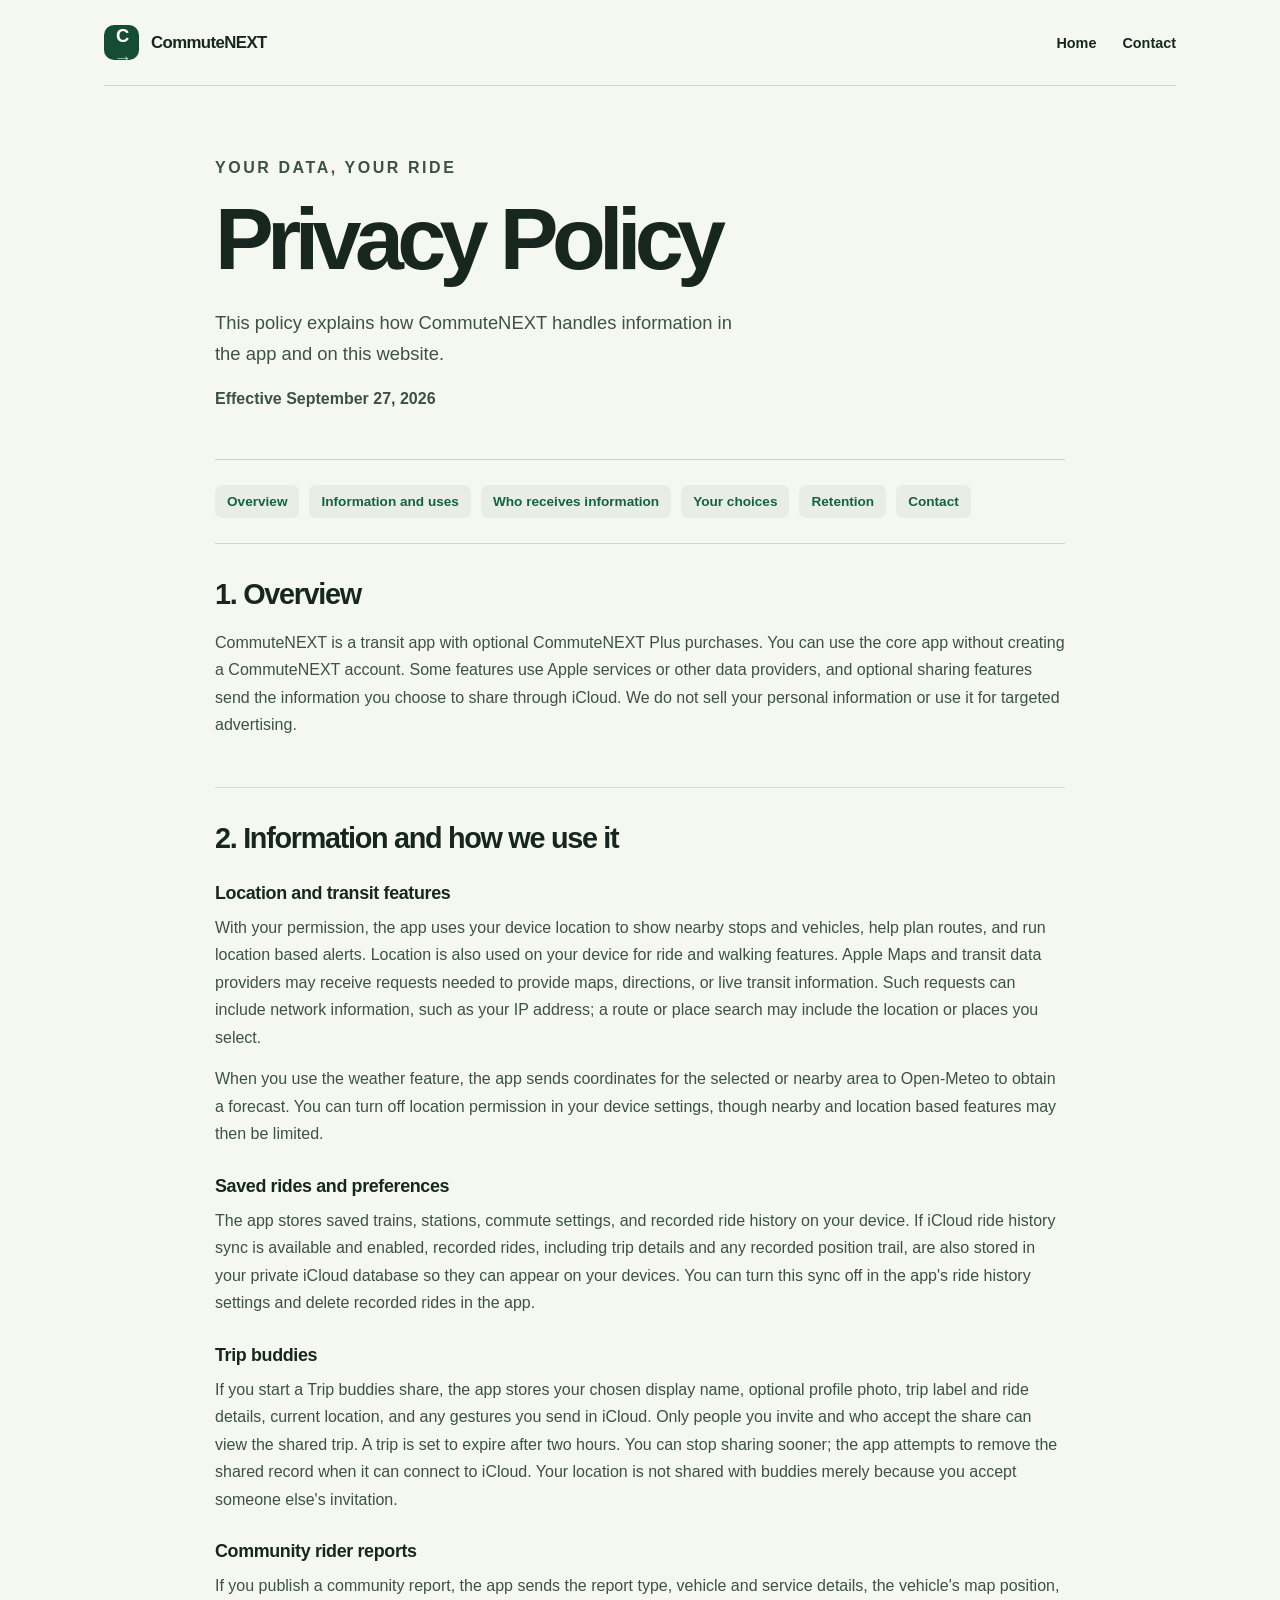
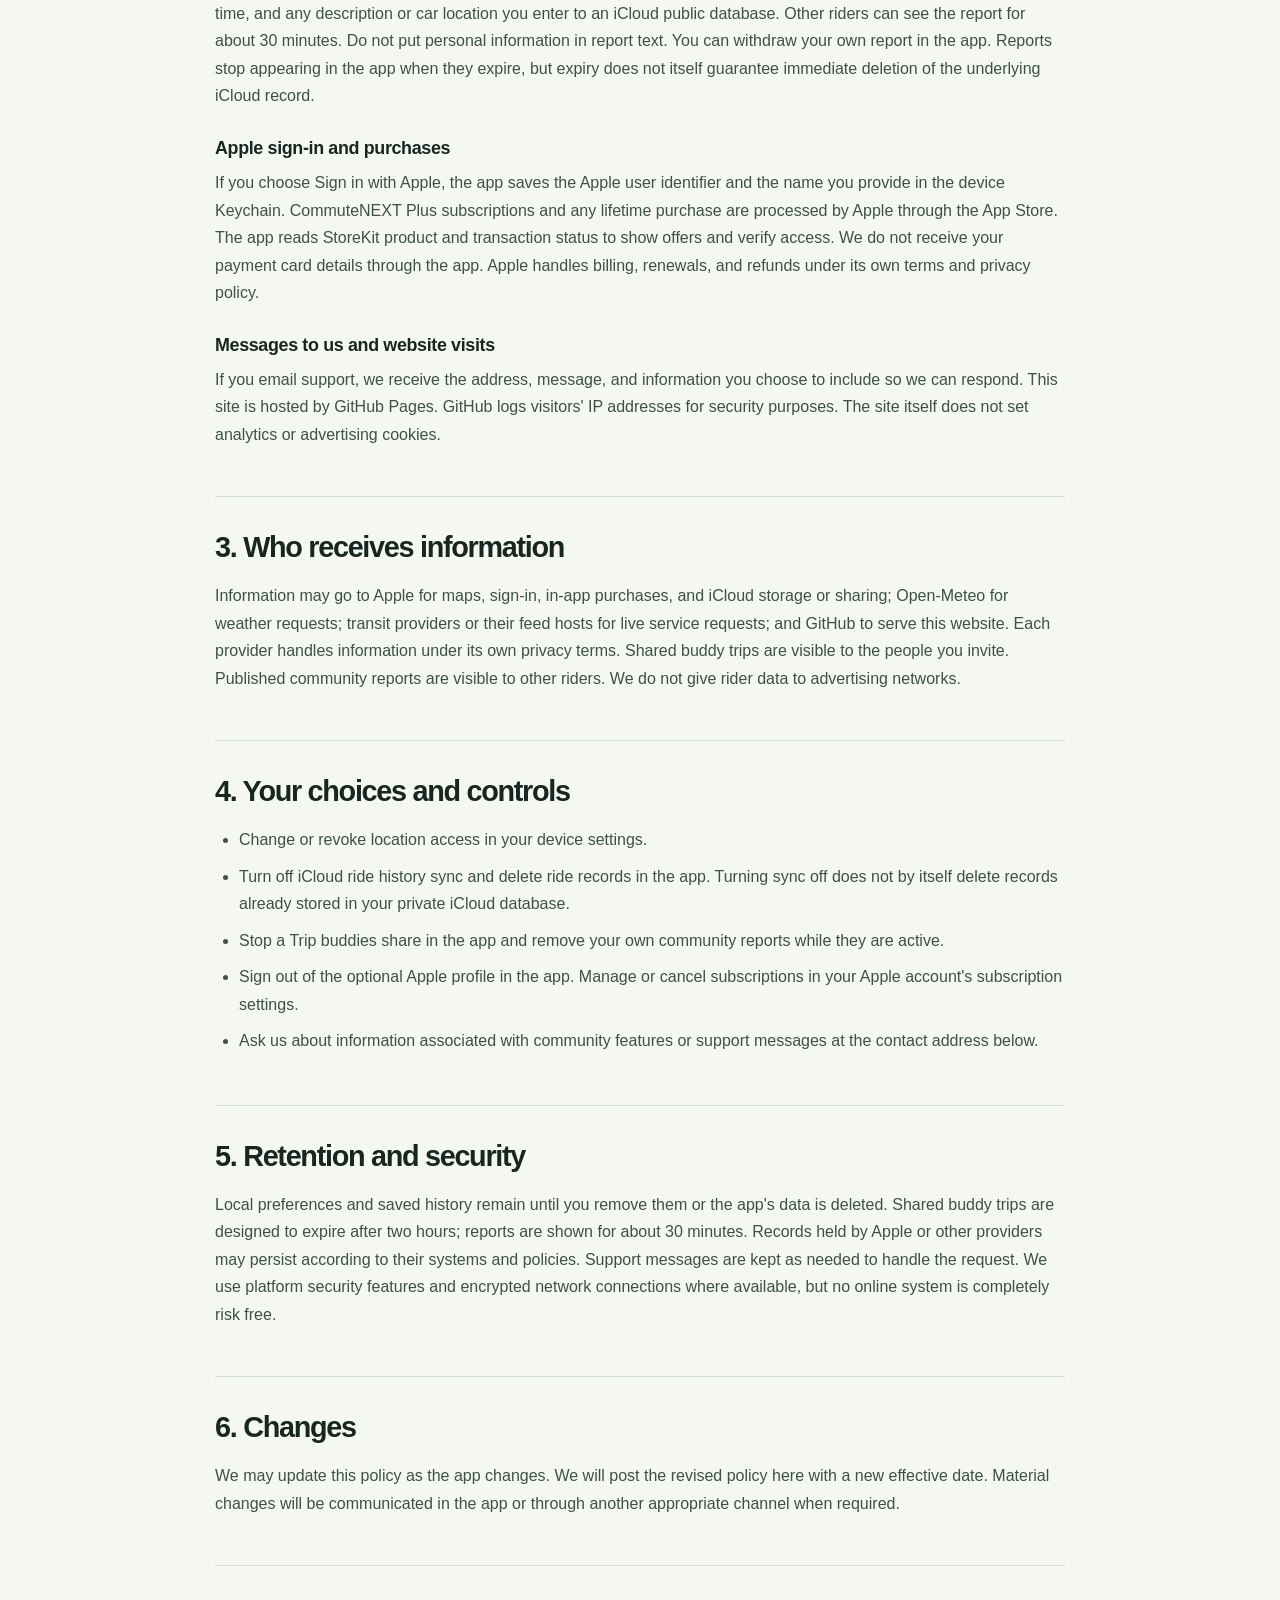
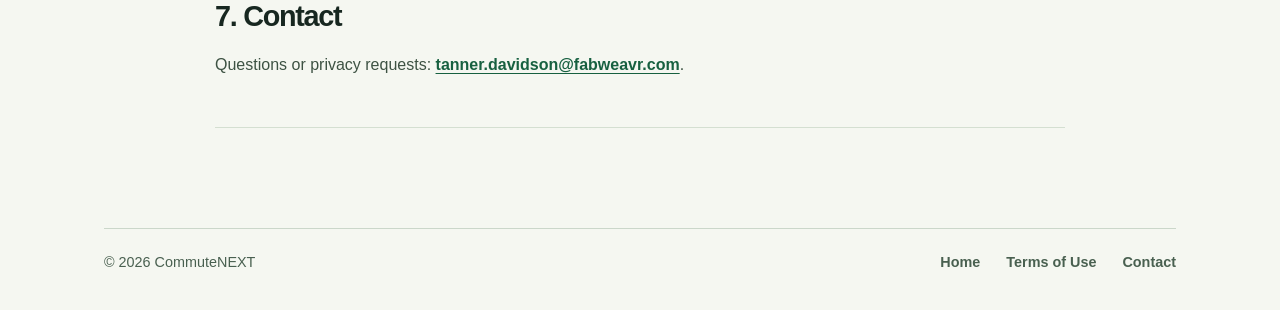
==== privacy/index.html @ d7183db9 "Publish CommuteNEXT website and privacy policy" ====
<!doctype html>
<html lang="en">
<head>
  <meta charset="utf-8">
  <meta name="viewport" content="width=device-width, initial-scale=1">
  <meta name="color-scheme" content="light dark">
  <meta name="description" content="How CommuteNEXT handles location, ride history, community reports, iCloud sharing, and purchases.">
  <title>Privacy Policy — CommuteNEXT</title>
  <link rel="stylesheet" href="../styles.css">
</head>
<body>
  <div class="site-shell">
    <header class="site-header">
      <a class="brand" href="../" aria-label="CommuteNEXT home"><span class="brand-mark" aria-hidden="true">C<span>→</span></span><span>CommuteNEXT</span></a>
      <nav aria-label="Main navigation"><a href="../">Home</a><a href="mailto:tanner.davidson@fabweavr.com?subject=CommuteNEXT%20Privacy">Contact</a></nav>
    </header>
    <main class="policy">
      <div class="policy-head"><p class="eyebrow">Your data, your ride</p><h1>Privacy Policy</h1><p class="lead">This policy explains how CommuteNEXT handles information in the app and on this website.</p><p class="date">Effective September 27, 2026</p></div>
      <nav class="policy-nav" aria-label="On this page"><a href="#overview">Overview</a><a href="#information">Information and uses</a><a href="#sharing">Who receives information</a><a href="#choices">Your choices</a><a href="#retention">Retention</a><a href="#contact">Contact</a></nav>
      <article>
        <section id="overview"><h2>1. Overview</h2><p>CommuteNEXT is a transit app with optional CommuteNEXT Plus purchases. You can use the core app without creating a CommuteNEXT account. Some features use Apple services or other data providers, and optional sharing features send the information you choose to share through iCloud. We do not sell your personal information or use it for targeted advertising.</p></section>
        <section id="information"><h2>2. Information and how we use it</h2>
          <h3>Location and transit features</h3><p>With your permission, the app uses your device location to show nearby stops and vehicles, help plan routes, and run location based alerts. Location is also used on your device for ride and walking features. Apple Maps and transit data providers may receive requests needed to provide maps, directions, or live transit information. Such requests can include network information, such as your IP address; a route or place search may include the location or places you select.</p><p>When you use the weather feature, the app sends coordinates for the selected or nearby area to Open-Meteo to obtain a forecast. You can turn off location permission in your device settings, though nearby and location based features may then be limited.</p>
          <h3>Saved rides and preferences</h3><p>The app stores saved trains, stations, commute settings, and recorded ride history on your device. If iCloud ride history sync is available and enabled, recorded rides, including trip details and any recorded position trail, are also stored in your private iCloud database so they can appear on your devices. You can turn this sync off in the app's ride history settings and delete recorded rides in the app.</p>
          <h3>Trip buddies</h3><p>If you start a Trip buddies share, the app stores your chosen display name, optional profile photo, trip label and ride details, current location, and any gestures you send in iCloud. Only people you invite and who accept the share can view the shared trip. A trip is set to expire after two hours. You can stop sharing sooner; the app attempts to remove the shared record when it can connect to iCloud. Your location is not shared with buddies merely because you accept someone else's invitation.</p>
          <h3>Community rider reports</h3><p>If you publish a community report, the app sends the report type, vehicle and service details, the vehicle's map position, time, and any description or car location you enter to an iCloud public database. Other riders can see the report for about 30 minutes. Do not put personal information in report text. You can withdraw your own report in the app. Reports stop appearing in the app when they expire, but expiry does not itself guarantee immediate deletion of the underlying iCloud record.</p>
          <h3>Apple sign-in and purchases</h3><p>If you choose Sign in with Apple, the app saves the Apple user identifier and the name you provide in the device Keychain. CommuteNEXT Plus subscriptions and any lifetime purchase are processed by Apple through the App Store. The app reads StoreKit product and transaction status to show offers and verify access. We do not receive your payment card details through the app. Apple handles billing, renewals, and refunds under its own terms and privacy policy.</p>
          <h3>Messages to us and website visits</h3><p>If you email support, we receive the address, message, and information you choose to include so we can respond. This site is hosted by GitHub Pages. GitHub logs visitors' IP addresses for security purposes. The site itself does not set analytics or advertising cookies.</p>
        </section>
        <section id="sharing"><h2>3. Who receives information</h2><p>Information may go to Apple for maps, sign-in, in-app purchases, and iCloud storage or sharing; Open-Meteo for weather requests; transit providers or their feed hosts for live service requests; and GitHub to serve this website. Each provider handles information under its own privacy terms. Shared buddy trips are visible to the people you invite. Published community reports are visible to other riders. We do not give rider data to advertising networks.</p></section>
        <section id="choices"><h2>4. Your choices and controls</h2><ul><li>Change or revoke location access in your device settings.</li><li>Turn off iCloud ride history sync and delete ride records in the app. Turning sync off does not by itself delete records already stored in your private iCloud database.</li><li>Stop a Trip buddies share in the app and remove your own community reports while they are active.</li><li>Sign out of the optional Apple profile in the app. Manage or cancel subscriptions in your Apple account's subscription settings.</li><li>Ask us about information associated with community features or support messages at the contact address below.</li></ul></section>
        <section id="retention"><h2>5. Retention and security</h2><p>Local preferences and saved history remain until you remove them or the app's data is deleted. Shared buddy trips are designed to expire after two hours; reports are shown for about 30 minutes. Records held by Apple or other providers may persist according to their systems and policies. Support messages are kept as needed to handle the request. We use platform security features and encrypted network connections where available, but no online system is completely risk free.</p></section>
        <section><h2>6. Changes</h2><p>We may update this policy as the app changes. We will post the revised policy here with a new effective date. Material changes will be communicated in the app or through another appropriate channel when required.</p></section>
        <section id="contact"><h2>7. Contact</h2><p>Questions or privacy requests: <a href="mailto:tanner.davidson@fabweavr.com?subject=CommuteNEXT%20Privacy">tanner.davidson@fabweavr.com</a>.</p></section>
      </article>
    </main>
    <footer><span>© 2026 CommuteNEXT</span><span><a href="../">Home</a><a href="https://www.apple.com/legal/internet-services/itunes/dev/stdeula/">Terms of Use</a><a href="mailto:tanner.davidson@fabweavr.com?subject=CommuteNEXT%20Privacy">Contact</a></span></footer>
  </div>
</body>
</html>
---- styles.css ----
:root{font-family:-apple-system,BlinkMacSystemFont,"Segoe UI",sans-serif;color:#172720;background:#f5f7f1;font-synthesis:none}*{box-sizing:border-box}html{scroll-behavior:smooth}body{margin:0}a{color:inherit;text-underline-offset:3px}a:focus-visible{outline:3px solid #53a86f;outline-offset:4px}.site-shell{max-width:1200px;margin:auto;padding:0 5vw}.site-header{display:flex;align-items:center;justify-content:space-between;gap:24px;padding:25px 0;border-bottom:1px solid #cbd7ca}.brand{display:inline-flex;align-items:center;gap:12px;text-decoration:none;font-size:1.05rem;font-weight:750;letter-spacing:-.035em}.brand-mark{display:grid;place-items:center;width:35px;height:35px;border-radius:10px;background:#174c34;color:white;font-size:1.15rem;letter-spacing:-.12em}.brand-mark span{color:#a5e2a0}.site-header nav,footer span:last-child{display:flex;gap:26px;flex-wrap:wrap}.site-header nav a,footer a{text-decoration:none;font-size:.9rem;font-weight:600}.site-header nav a:hover,footer a:hover,.text-link:hover{text-decoration:underline}.hero{min-height:610px;display:flex;flex-direction:column;justify-content:center;padding:90px 0 100px;position:relative;overflow:hidden}.hero:after{content:"";position:absolute;right:-13%;top:15%;width:53%;aspect-ratio:1;border:1px solid #bbd3be;border-radius:50%;box-shadow:0 0 0 55px #e9f0e7,0 0 0 56px #bbd3be,0 0 0 112px #f0f4ed,0 0 0 113px #d7e5d5;pointer-events:none}.eyebrow{margin:0 0 22px;color:#33784d;text-transform:uppercase;letter-spacing:.16em;font-size:.75rem;font-weight:800}.hero h1,.policy h1{margin:0;font-size:clamp(3.7rem,9vw,7.8rem);line-height:.98;letter-spacing:-.075em;max-width:780px;position:relative;z-index:1}.hero h1 em{font-style:normal;color:#39945b}.lead{max-width:520px;font-size:clamp(1.08rem,2vw,1.35rem);line-height:1.55;color:#496050;position:relative;z-index:1}.hero-actions{display:flex;align-items:center;gap:28px;flex-wrap:wrap;margin-top:30px;position:relative;z-index:1}.button{display:inline-flex;justify-content:space-between;align-items:center;gap:24px;background:#184d35;color:#fff;padding:16px 20px;border-radius:10px;text-decoration:none;font-weight:700;min-height:54px}.button:hover{background:#267046}.text-link{font-weight:700;text-decoration:none}.features{display:grid;grid-template-columns:repeat(3,1fr);border-top:1px solid #cbd7ca;border-bottom:1px solid #cbd7ca}.features>div{padding:35px 30px 48px 0}.features>div+div{border-left:1px solid #cbd7ca;padding-left:30px}.feature-number{font-size:.8rem;font-weight:800;color:#6d9d79}.features h2{font-size:1.35rem;letter-spacing:-.04em;margin:22px 0 10px}.features p,.privacy-callout p{line-height:1.6;color:#4d6252;margin:0}.privacy-callout{display:flex;align-items:end;justify-content:space-between;gap:30px;background:#174c34;color:#fff;border-radius:18px;margin:80px 0;padding:45px}.privacy-callout .eyebrow{color:#a8daa7}.privacy-callout h2{font-size:clamp(2rem,4vw,3.4rem);line-height:1.06;letter-spacing:-.055em;margin:0 0 18px;max-width:500px}.privacy-callout p{color:#d4e8d5;max-width:520px}.button-light{background:#e9f7e7;color:#164b32;white-space:nowrap}.button-light:hover{background:#fff}footer{display:flex;justify-content:space-between;gap:20px;padding:25px 0 40px;border-top:1px solid #cbd7ca;color:#496050;font-size:.9rem}.policy{max-width:850px;margin:0 auto;padding:68px 0 100px}.policy-head{padding-bottom:32px}.policy h1{font-size:clamp(3.1rem,7vw,5.5rem)}.policy .lead{font-size:1.15rem;margin:25px 0 15px}.date{font-size:.9rem;font-weight:700;color:#5d715f}.policy-nav{display:flex;flex-wrap:wrap;gap:10px;padding:25px 0;border-top:1px solid #cbd7ca;border-bottom:1px solid #cbd7ca}.policy-nav a{font-size:.85rem;text-decoration:none;padding:9px 12px;border-radius:7px;background:#e8eee5;color:#28553a;font-weight:700}.policy-nav a:hover{background:#dce9d9}.policy article section{padding:34px 0;border-bottom:1px solid #d4dfd1;scroll-margin-top:20px}.policy h2{font-size:1.8rem;letter-spacing:-.045em;margin:0 0 18px}.policy h3{font-size:1.12rem;letter-spacing:-.02em;margin:28px 0 10px}.policy p,.policy li{font-size:1rem;line-height:1.72;color:#3d5243}.policy p{margin:0 0 14px}.policy li{margin-bottom:9px}.policy ul{padding-left:24px}.policy a{color:#176040;font-weight:650}@media(max-width:720px){.site-header{align-items:flex-start}.site-header nav{gap:14px;justify-content:flex-end}.hero{min-height:550px;padding:75px 0}.hero:after{right:-60%;top:5%;width:85%;opacity:.6}.features{grid-template-columns:1fr}.features>div,.features>div+div{padding:24px 0;border-left:0}.features>div+div{border-top:1px solid #cbd7ca}.privacy-callout{display:block;padding:30px;margin:55px 0}.privacy-callout .button{margin-top:25px}.policy{padding:50px 0 70px}footer{display:block}footer span:last-child{margin-top:20px}}
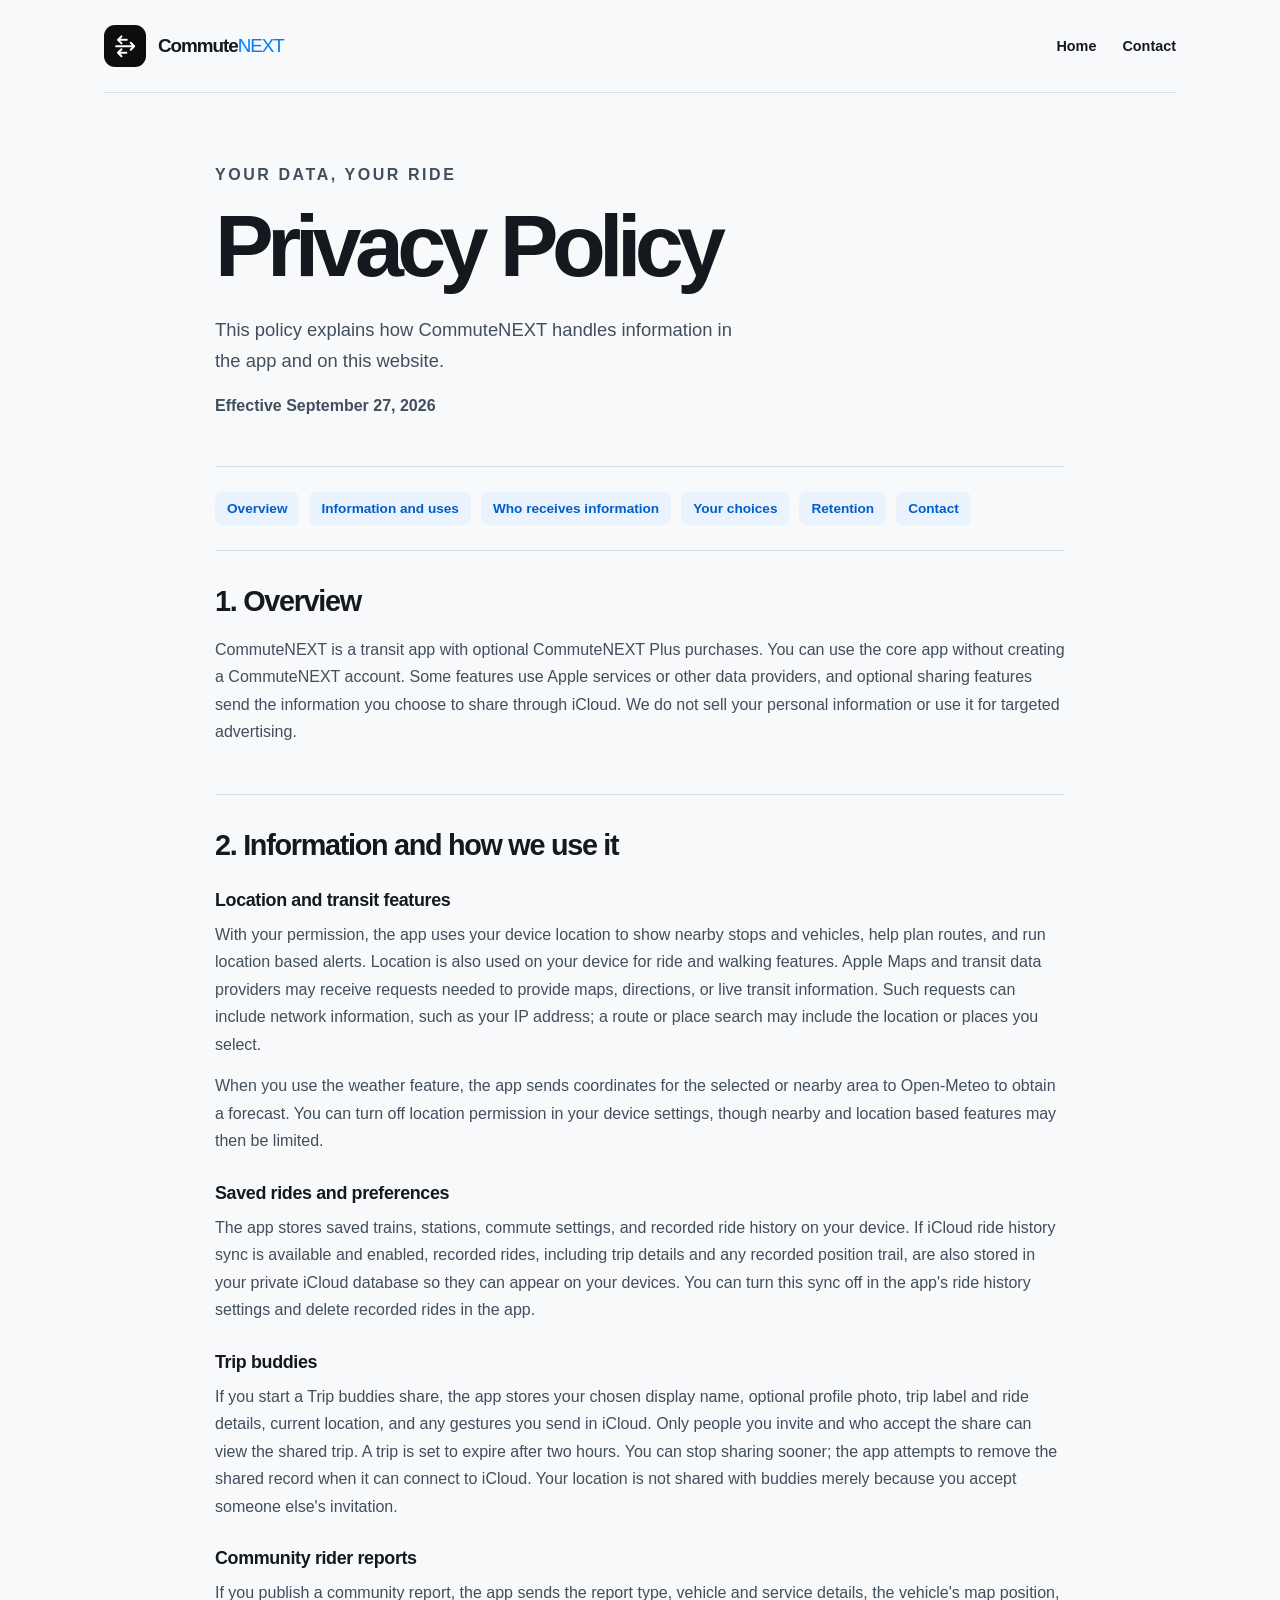
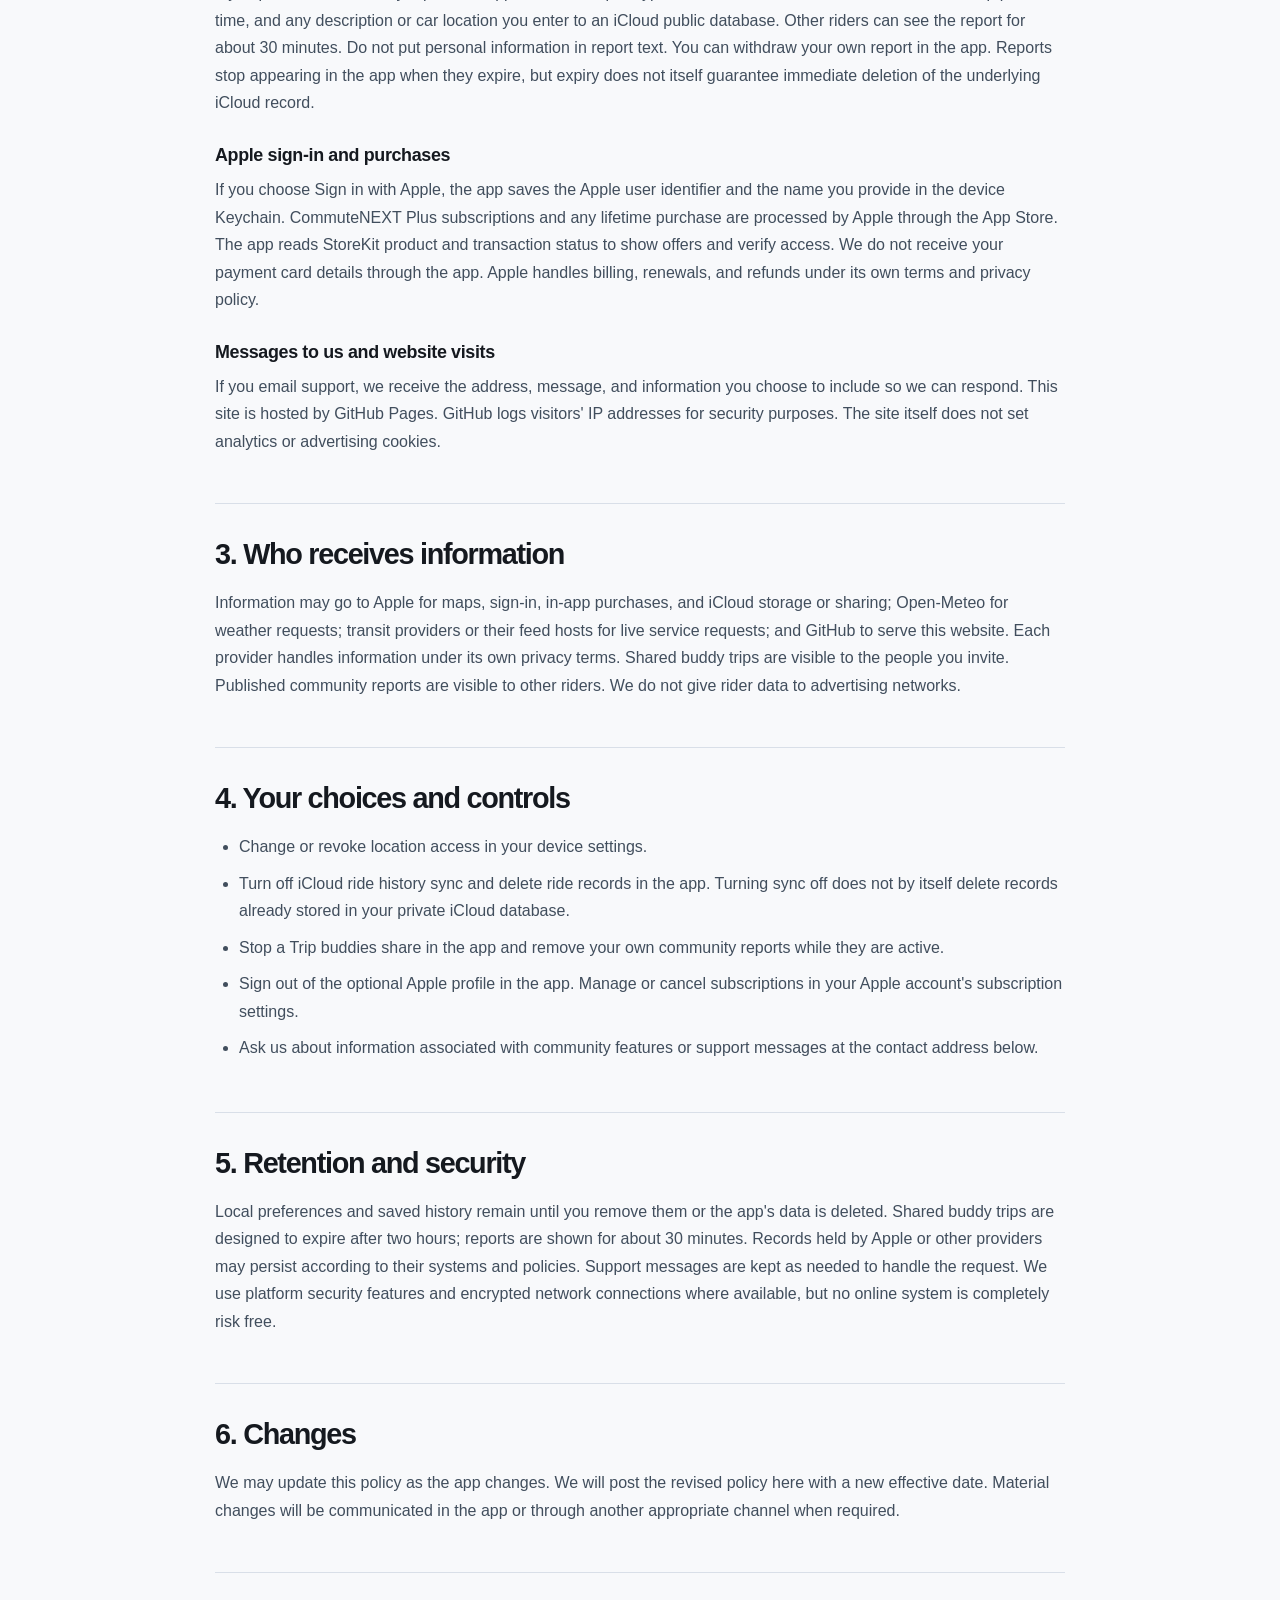
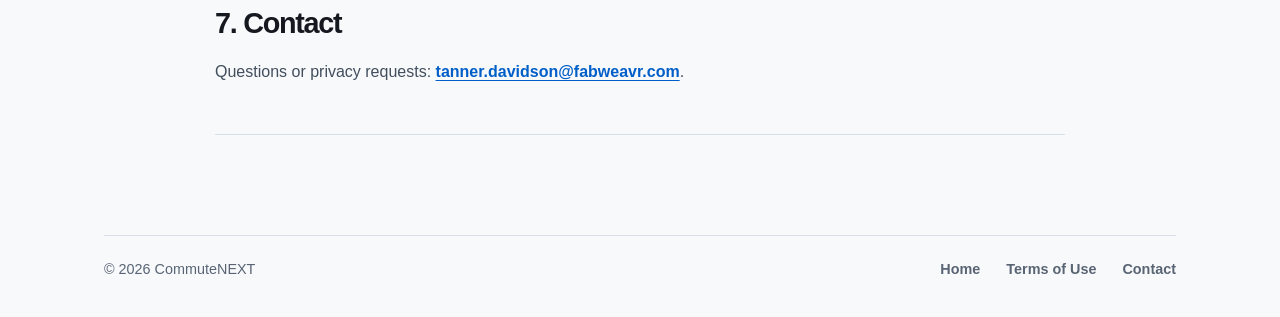
==== commit 049063bf: "Use CommuteNEXT app branding on website" ====
--- a/privacy/index.html
+++ b/privacy/index.html
@@ -6,12 +6,13 @@
   <meta name="color-scheme" content="light dark">
   <meta name="description" content="How CommuteNEXT handles location, ride history, community reports, iCloud sharing, and purchases.">
   <title>Privacy Policy — CommuteNEXT</title>
+  <link rel="icon" type="image/svg+xml" href="../favicon.svg">
   <link rel="stylesheet" href="../styles.css">
 </head>
 <body>
   <div class="site-shell">
     <header class="site-header">
-      <a class="brand" href="../" aria-label="CommuteNEXT home"><span class="brand-mark" aria-hidden="true">C<span>→</span></span><span>CommuteNEXT</span></a>
+      <a class="brand" href="../" aria-label="CommuteNEXT home"><span class="brand-mark" aria-hidden="true"><img src="../assets/commutenext-arrows.svg" alt=""></span><span class="brand-name">Commute<span>NEXT</span></span></a>
       <nav aria-label="Main navigation"><a href="../">Home</a><a href="mailto:tanner.davidson@fabweavr.com?subject=CommuteNEXT%20Privacy">Contact</a></nav>
     </header>
     <main class="policy">
--- a/styles.css
+++ b/styles.css
@@ -1 +1,112 @@
-:root{font-family:-apple-system,BlinkMacSystemFont,"Segoe UI",sans-serif;color:#172720;background:#f5f7f1;font-synthesis:none}*{box-sizing:border-box}html{scroll-behavior:smooth}body{margin:0}a{color:inherit;text-underline-offset:3px}a:focus-visible{outline:3px solid #53a86f;outline-offset:4px}.site-shell{max-width:1200px;margin:auto;padding:0 5vw}.site-header{display:flex;align-items:center;justify-content:space-between;gap:24px;padding:25px 0;border-bottom:1px solid #cbd7ca}.brand{display:inline-flex;align-items:center;gap:12px;text-decoration:none;font-size:1.05rem;font-weight:750;letter-spacing:-.035em}.brand-mark{display:grid;place-items:center;width:35px;height:35px;border-radius:10px;background:#174c34;color:white;font-size:1.15rem;letter-spacing:-.12em}.brand-mark span{color:#a5e2a0}.site-header nav,footer span:last-child{display:flex;gap:26px;flex-wrap:wrap}.site-header nav a,footer a{text-decoration:none;font-size:.9rem;font-weight:600}.site-header nav a:hover,footer a:hover,.text-link:hover{text-decoration:underline}.hero{min-height:610px;display:flex;flex-direction:column;justify-content:center;padding:90px 0 100px;position:relative;overflow:hidden}.hero:after{content:"";position:absolute;right:-13%;top:15%;width:53%;aspect-ratio:1;border:1px solid #bbd3be;border-radius:50%;box-shadow:0 0 0 55px #e9f0e7,0 0 0 56px #bbd3be,0 0 0 112px #f0f4ed,0 0 0 113px #d7e5d5;pointer-events:none}.eyebrow{margin:0 0 22px;color:#33784d;text-transform:uppercase;letter-spacing:.16em;font-size:.75rem;font-weight:800}.hero h1,.policy h1{margin:0;font-size:clamp(3.7rem,9vw,7.8rem);line-height:.98;letter-spacing:-.075em;max-width:780px;position:relative;z-index:1}.hero h1 em{font-style:normal;color:#39945b}.lead{max-width:520px;font-size:clamp(1.08rem,2vw,1.35rem);line-height:1.55;color:#496050;position:relative;z-index:1}.hero-actions{display:flex;align-items:center;gap:28px;flex-wrap:wrap;margin-top:30px;position:relative;z-index:1}.button{display:inline-flex;justify-content:space-between;align-items:center;gap:24px;background:#184d35;color:#fff;padding:16px 20px;border-radius:10px;text-decoration:none;font-weight:700;min-height:54px}.button:hover{background:#267046}.text-link{font-weight:700;text-decoration:none}.features{display:grid;grid-template-columns:repeat(3,1fr);border-top:1px solid #cbd7ca;border-bottom:1px solid #cbd7ca}.features>div{padding:35px 30px 48px 0}.features>div+div{border-left:1px solid #cbd7ca;padding-left:30px}.feature-number{font-size:.8rem;font-weight:800;color:#6d9d79}.features h2{font-size:1.35rem;letter-spacing:-.04em;margin:22px 0 10px}.features p,.privacy-callout p{line-height:1.6;color:#4d6252;margin:0}.privacy-callout{display:flex;align-items:end;justify-content:space-between;gap:30px;background:#174c34;color:#fff;border-radius:18px;margin:80px 0;padding:45px}.privacy-callout .eyebrow{color:#a8daa7}.privacy-callout h2{font-size:clamp(2rem,4vw,3.4rem);line-height:1.06;letter-spacing:-.055em;margin:0 0 18px;max-width:500px}.privacy-callout p{color:#d4e8d5;max-width:520px}.button-light{background:#e9f7e7;color:#164b32;white-space:nowrap}.button-light:hover{background:#fff}footer{display:flex;justify-content:space-between;gap:20px;padding:25px 0 40px;border-top:1px solid #cbd7ca;color:#496050;font-size:.9rem}.policy{max-width:850px;margin:0 auto;padding:68px 0 100px}.policy-head{padding-bottom:32px}.policy h1{font-size:clamp(3.1rem,7vw,5.5rem)}.policy .lead{font-size:1.15rem;margin:25px 0 15px}.date{font-size:.9rem;font-weight:700;color:#5d715f}.policy-nav{display:flex;flex-wrap:wrap;gap:10px;padding:25px 0;border-top:1px solid #cbd7ca;border-bottom:1px solid #cbd7ca}.policy-nav a{font-size:.85rem;text-decoration:none;padding:9px 12px;border-radius:7px;background:#e8eee5;color:#28553a;font-weight:700}.policy-nav a:hover{background:#dce9d9}.policy article section{padding:34px 0;border-bottom:1px solid #d4dfd1;scroll-margin-top:20px}.policy h2{font-size:1.8rem;letter-spacing:-.045em;margin:0 0 18px}.policy h3{font-size:1.12rem;letter-spacing:-.02em;margin:28px 0 10px}.policy p,.policy li{font-size:1rem;line-height:1.72;color:#3d5243}.policy p{margin:0 0 14px}.policy li{margin-bottom:9px}.policy ul{padding-left:24px}.policy a{color:#176040;font-weight:650}@media(max-width:720px){.site-header{align-items:flex-start}.site-header nav{gap:14px;justify-content:flex-end}.hero{min-height:550px;padding:75px 0}.hero:after{right:-60%;top:5%;width:85%;opacity:.6}.features{grid-template-columns:1fr}.features>div,.features>div+div{padding:24px 0;border-left:0}.features>div+div{border-top:1px solid #cbd7ca}.privacy-callout{display:block;padding:30px;margin:55px 0}.privacy-callout .button{margin-top:25px}.policy{padding:50px 0 70px}footer{display:block}footer span:last-child{margin-top:20px}}
+:root {
+  font-family: -apple-system, BlinkMacSystemFont, "Segoe UI", sans-serif;
+  color: #15191f;
+  background: #f8f9fb;
+  font-synthesis: none;
+}
+* { box-sizing: border-box; }
+html { scroll-behavior: smooth; }
+body { margin: 0; }
+a { color: inherit; text-underline-offset: 3px; }
+a:focus-visible { outline: 3px solid #007aff; outline-offset: 4px; }
+.site-shell { max-width: 1200px; margin: auto; padding: 0 5vw; }
+.site-header {
+  display: flex; align-items: center; justify-content: space-between; gap: 24px;
+  padding: 25px 0; border-bottom: 1px solid #d9dfe8;
+}
+.brand { display: inline-flex; align-items: center; gap: 12px; text-decoration: none; white-space: nowrap; }
+.brand-mark {
+  display: grid; place-items: center; width: 42px; height: 42px;
+  flex: none; border-radius: 11px; background: #0d0d0d;
+}
+.brand-mark img { display: block; width: 34px; height: 34px; }
+.brand-name { font-size: 1.18rem; font-weight: 850; letter-spacing: -.055em; }
+.brand-name span { color: #007aff; font-weight: 500; }
+.site-header nav, footer span:last-child { display: flex; gap: 26px; flex-wrap: wrap; }
+.site-header nav a, footer a { text-decoration: none; font-size: .9rem; font-weight: 650; }
+.site-header nav a:hover, footer a:hover, .text-link:hover { text-decoration: underline; }
+.hero {
+  min-height: 610px; display: flex; flex-direction: column; justify-content: center;
+  padding: 90px 0 100px; position: relative; overflow: hidden;
+}
+.hero::after {
+  content: ""; position: absolute; right: -13%; top: 15%; width: 53%; aspect-ratio: 1;
+  border: 1px solid #c8d9f2; border-radius: 50%;
+  box-shadow: 0 0 0 55px #edf3fc, 0 0 0 56px #d4e2f7,
+    0 0 0 112px #f4f7fc, 0 0 0 113px #e0eafa;
+  pointer-events: none;
+}
+.hero-emblem {
+  display: grid; place-items: center; width: 76px; height: 76px; margin-bottom: 38px;
+  border-radius: 21px; background: #0d0d0d; box-shadow: 0 16px 32px #10192726;
+  position: relative; z-index: 1;
+}
+.hero-emblem img { width: 64px; height: 64px; }
+.eyebrow {
+  margin: 0 0 22px; color: #0069dd; text-transform: uppercase;
+  letter-spacing: .16em; font-size: .75rem; font-weight: 800;
+}
+.hero h1, .policy h1 {
+  margin: 0; font-size: clamp(3.7rem, 9vw, 7.8rem); line-height: .98;
+  letter-spacing: -.075em; max-width: 780px; position: relative; z-index: 1;
+}
+.hero h1 em { font-style: normal; color: #007aff; }
+.lead {
+  max-width: 520px; font-size: clamp(1.08rem, 2vw, 1.35rem);
+  line-height: 1.55; color: #4e5968; position: relative; z-index: 1;
+}
+.hero-actions { display: flex; align-items: center; gap: 28px; flex-wrap: wrap; margin-top: 30px; position: relative; z-index: 1; }
+.button {
+  display: inline-flex; justify-content: space-between; align-items: center; gap: 24px;
+  background: #007aff; color: #fff; padding: 16px 20px; border-radius: 10px;
+  text-decoration: none; font-weight: 700; min-height: 54px;
+}
+.button:hover { background: #0064d4; }
+.text-link { font-weight: 700; text-decoration: none; }
+.features { display: grid; grid-template-columns: repeat(3, 1fr); border-top: 1px solid #d9dfe8; border-bottom: 1px solid #d9dfe8; }
+.features > div { padding: 35px 30px 48px 0; }
+.features > div + div { border-left: 1px solid #d9dfe8; padding-left: 30px; }
+.feature-number { font-size: .8rem; font-weight: 800; color: #007aff; }
+.features h2 { font-size: 1.35rem; letter-spacing: -.04em; margin: 22px 0 10px; }
+.features p, .privacy-callout p { line-height: 1.6; color: #535f6c; margin: 0; }
+.privacy-callout {
+  display: flex; align-items: end; justify-content: space-between; gap: 30px;
+  background: #11151b; color: #fff; border-radius: 18px; margin: 80px 0; padding: 45px;
+}
+.privacy-callout .eyebrow { color: #7bbaff; }
+.privacy-callout h2 { font-size: clamp(2rem, 4vw, 3.4rem); line-height: 1.06; letter-spacing: -.055em; margin: 0 0 18px; max-width: 500px; }
+.privacy-callout p { color: #c7d0dc; max-width: 520px; }
+.button-light { background: #e7f1ff; color: #005dc7; white-space: nowrap; }
+.button-light:hover { background: #fff; }
+footer { display: flex; justify-content: space-between; gap: 20px; padding: 25px 0 40px; border-top: 1px solid #d9dfe8; color: #596574; font-size: .9rem; }
+.policy { max-width: 850px; margin: 0 auto; padding: 68px 0 100px; }
+.policy-head { padding-bottom: 32px; }
+.policy h1 { font-size: clamp(3.1rem, 7vw, 5.5rem); }
+.policy .lead { font-size: 1.15rem; margin: 25px 0 15px; }
+.date { font-size: .9rem; font-weight: 700; color: #667181; }
+.policy-nav { display: flex; flex-wrap: wrap; gap: 10px; padding: 25px 0; border-top: 1px solid #d9dfe8; border-bottom: 1px solid #d9dfe8; }
+.policy-nav a { font-size: .85rem; text-decoration: none; padding: 9px 12px; border-radius: 7px; background: #eaf2fd; color: #0061c9; font-weight: 700; }
+.policy-nav a:hover { background: #dceafb; }
+.policy article section { padding: 34px 0; border-bottom: 1px solid #d9dfe8; scroll-margin-top: 20px; }
+.policy h2 { font-size: 1.8rem; letter-spacing: -.045em; margin: 0 0 18px; }
+.policy h3 { font-size: 1.12rem; letter-spacing: -.02em; margin: 28px 0 10px; }
+.policy p, .policy li { font-size: 1rem; line-height: 1.72; color: #414e5d; }
+.policy p { margin: 0 0 14px; }
+.policy li { margin-bottom: 9px; }
+.policy ul { padding-left: 24px; }
+.policy a { color: #005ec8; font-weight: 650; }
+@media (max-width: 720px) {
+  .site-header { align-items: flex-start; }
+  .site-header nav { gap: 14px; justify-content: flex-end; }
+  .brand-name { font-size: 1.06rem; }
+  .hero { min-height: 550px; padding: 75px 0; }
+  .hero::after { right: -60%; top: 5%; width: 85%; opacity: .6; }
+  .features { grid-template-columns: 1fr; }
+  .features > div, .features > div + div { padding: 24px 0; border-left: 0; }
+  .features > div + div { border-top: 1px solid #d9dfe8; }
+  .privacy-callout { display: block; padding: 30px; margin: 55px 0; }
+  .privacy-callout .button { margin-top: 25px; }
+  .policy { padding: 50px 0 70px; }
+  footer { display: block; }
+  footer span:last-child { margin-top: 20px; }
+}
